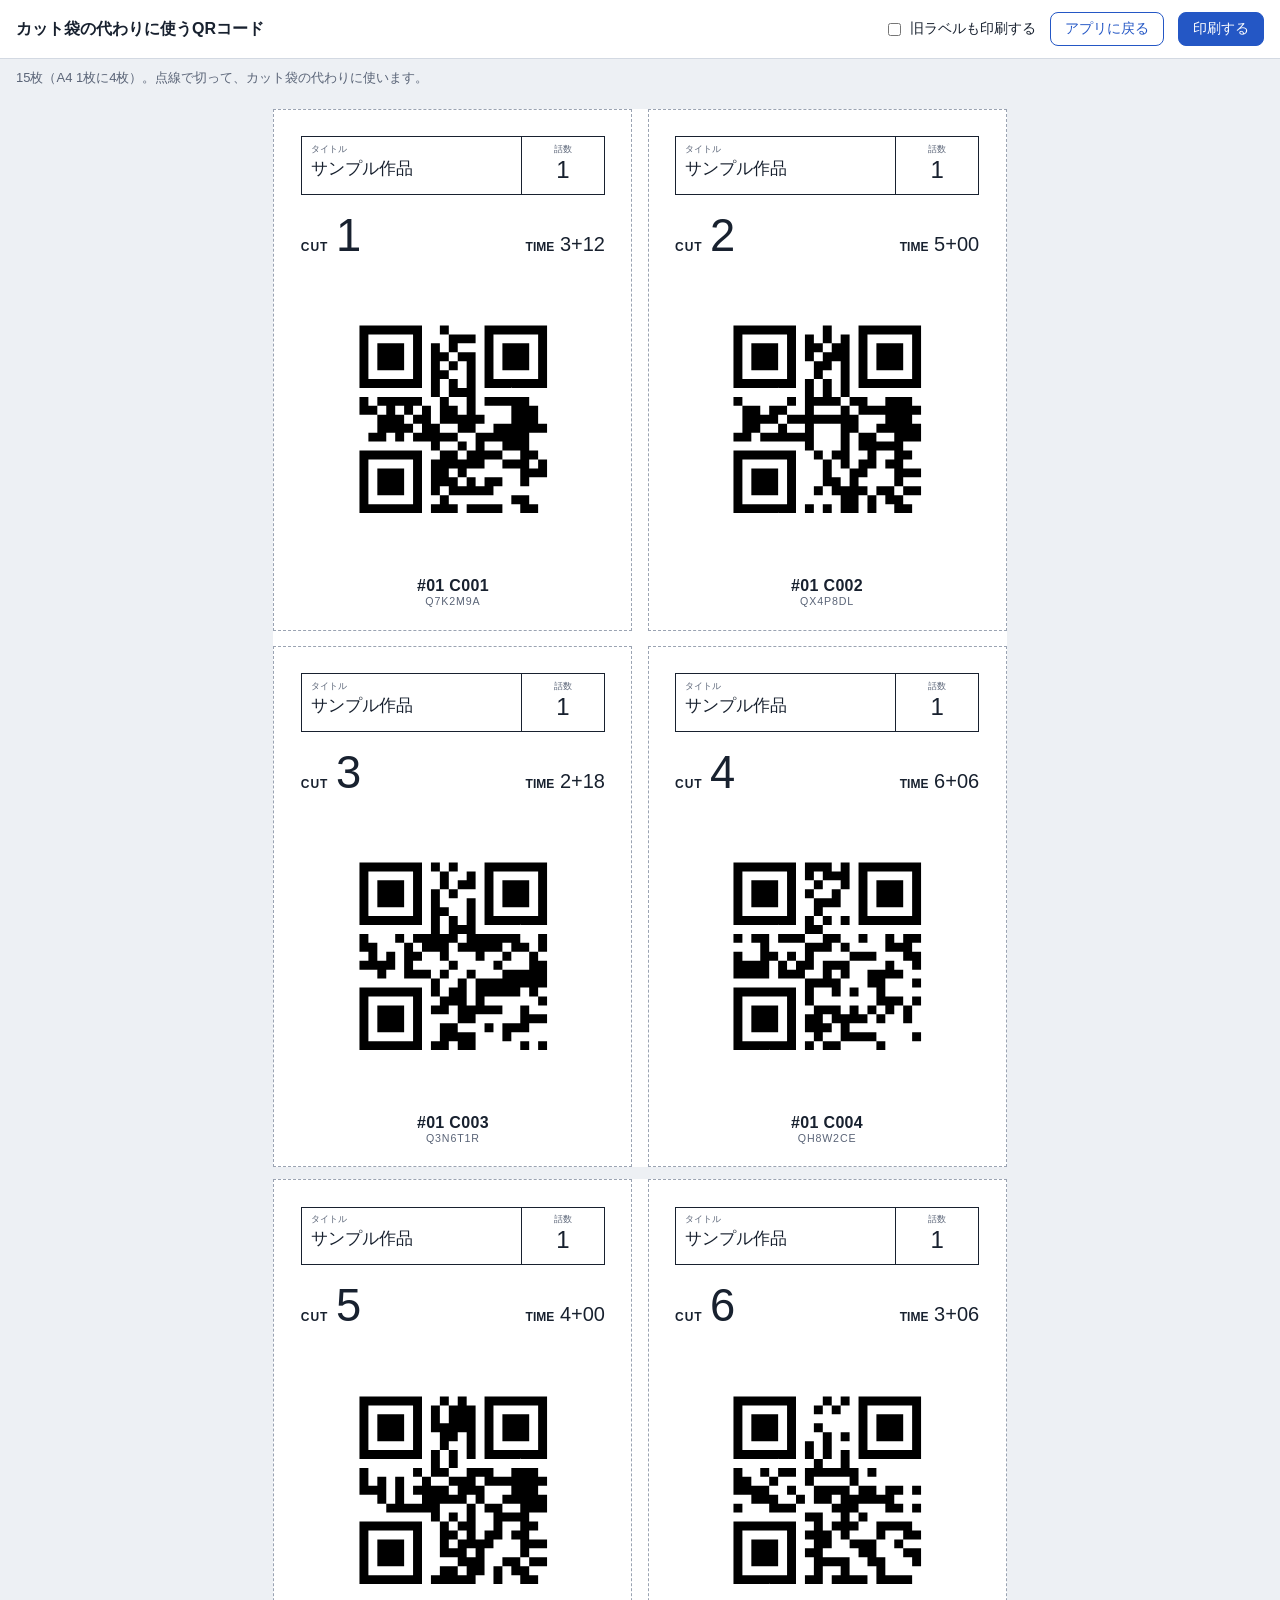
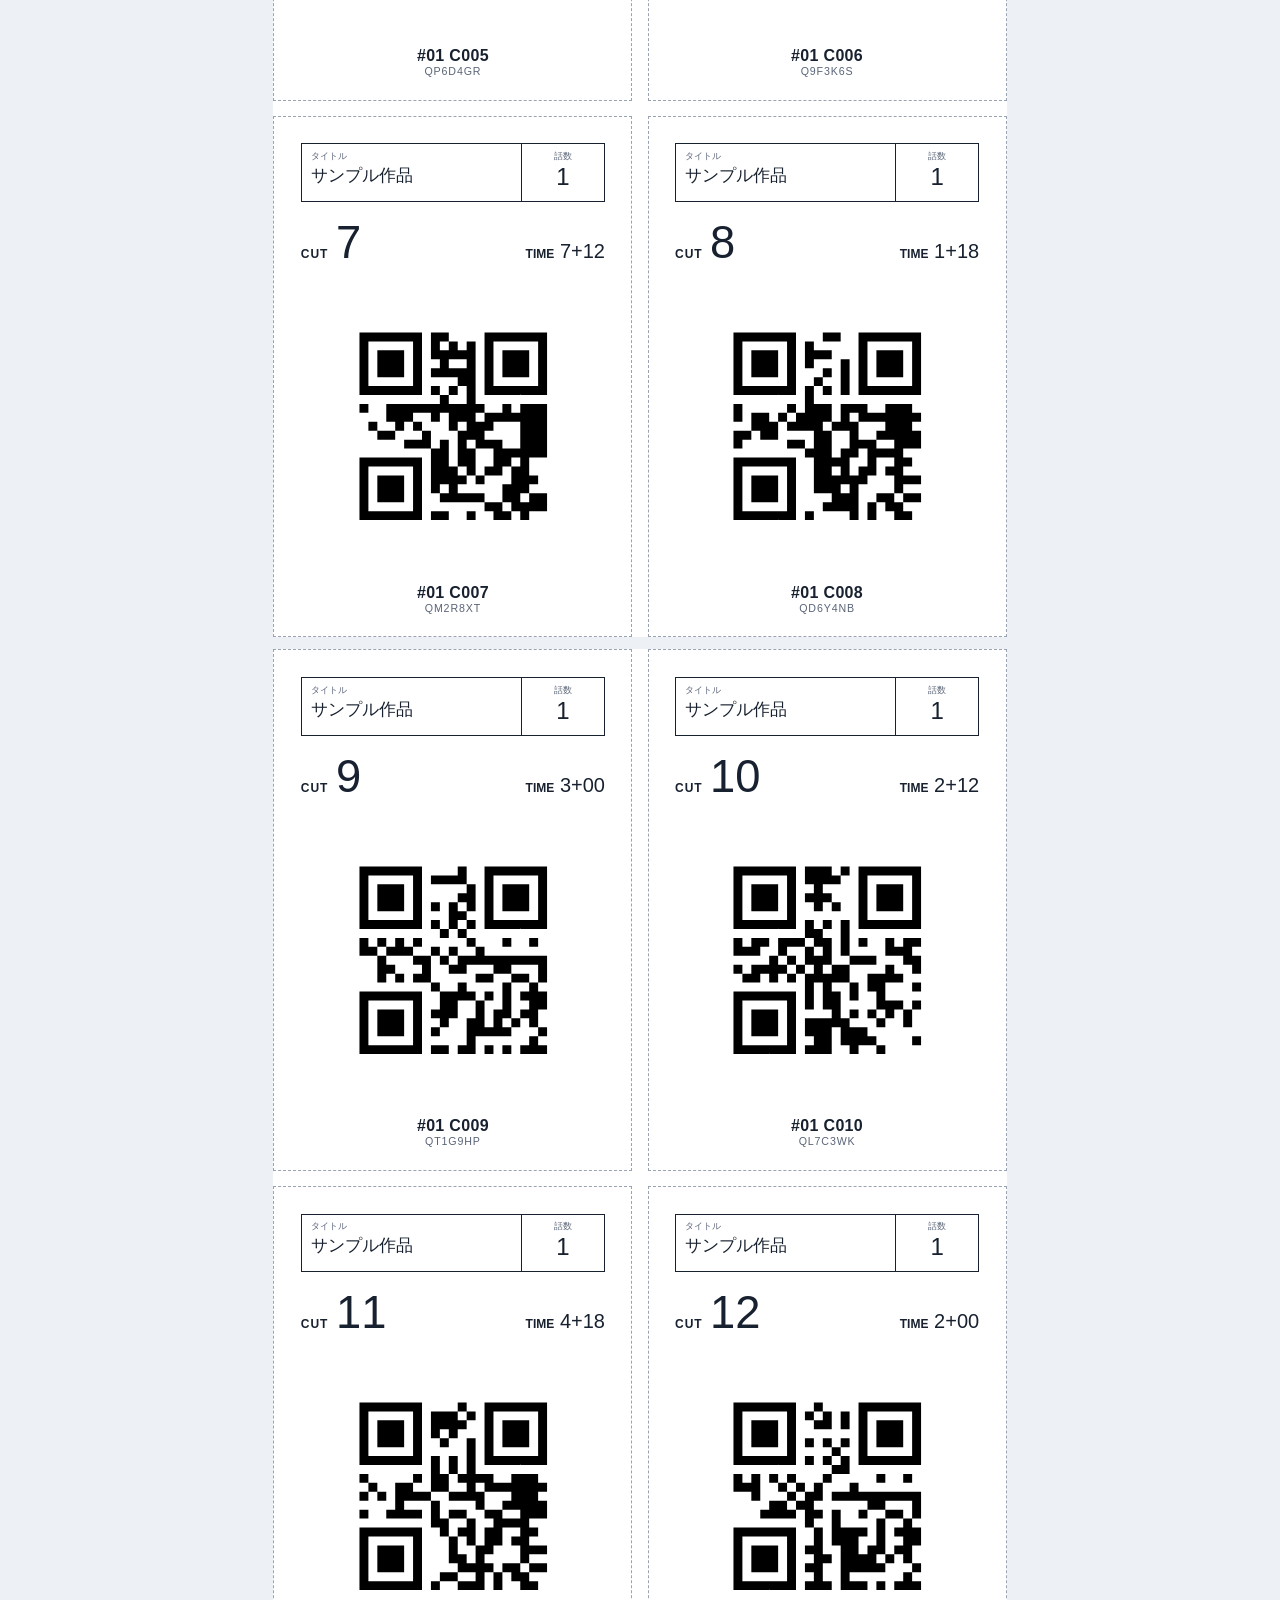
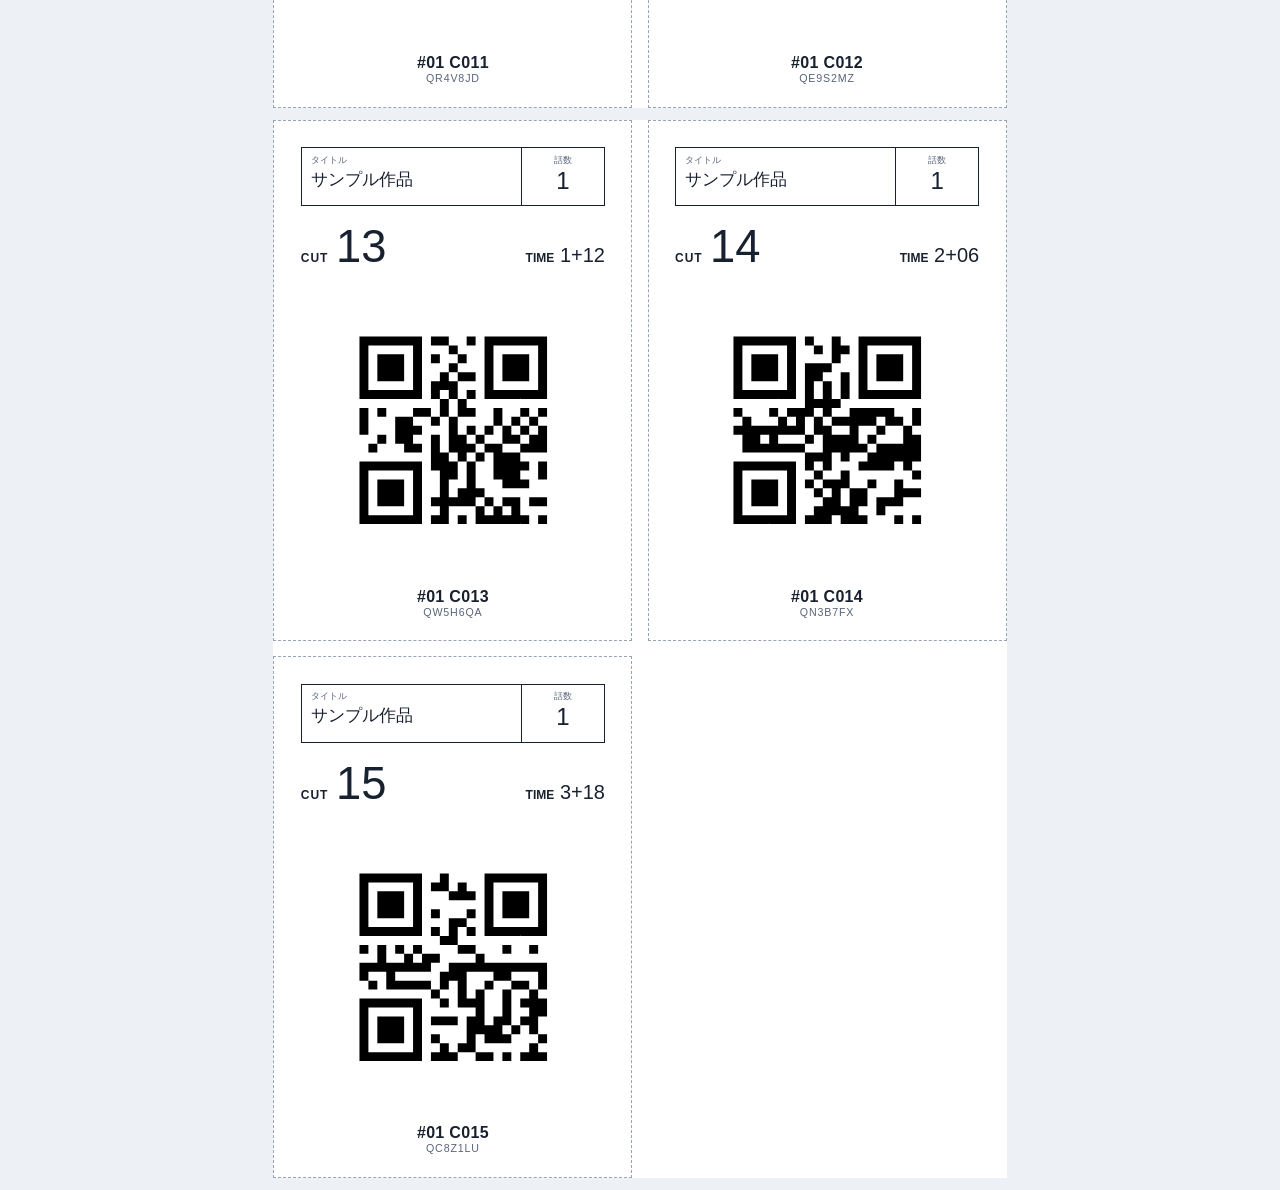
==== print.html @ 022cf1b0 "デモ用Webアプリを公開" ====
<!doctype html>
<html lang="ja">
<head>
<meta charset="utf-8">
<meta name="viewport" content="width=device-width,initial-scale=1">
<title>カット袋QR 印刷用</title>
<style>
  @page { size: A4 portrait; margin: 8mm; }
  :root { --ink:#18212F; --muted:#5A6477; --line:#9AA3B2; }
  * { box-sizing: border-box; }
  body { margin: 0; font-family: "Hiragino Sans","Noto Sans JP","Yu Gothic UI",sans-serif; color: var(--ink); background: #EDF0F4; }
  .bar { position: sticky; top: 0; display: flex; flex-wrap: wrap; gap: 8px 14px; align-items: center; padding: 12px 16px; background: #fff; border-bottom: 1px solid #D3D9E2; font-size: 14px; }
  .bar h1 { font-size: 16px; margin: 0 auto 0 0; }
  .bar button, .bar a { font: inherit; border: 1px solid #2457C5; background: #2457C5; color: #fff; border-radius: 8px; padding: 7px 14px; text-decoration: none; }
  .bar a { background: #fff; color: #2457C5; }
  .bar label { display: flex; gap: 6px; align-items: center; }
  .note { margin: 0; padding: 10px 16px; font-size: 13px; color: var(--muted); }
  .sheet { width: 194mm; margin: 12px auto; background: #fff; display: grid; grid-template-columns: 1fr 1fr; grid-auto-rows: 138mm; gap: 4mm; padding: 0; page-break-after: always; break-after: page; }
  .card { border: 1.2px dashed var(--line); padding: 7mm 7mm 6mm; display: grid; grid-template-rows: auto auto 1fr auto; gap: 4mm; position: relative; }
  .title { display: grid; grid-template-columns: 1fr 22mm; border: 1px solid var(--ink); }
  .title > div { padding: 1.5mm 2.5mm; min-height: 15mm; }
  .title > div + div { border-left: 1px solid var(--ink); text-align: center; }
  .lbl { font-size: 7pt; color: var(--muted); display: block; }
  .title b { font-size: 13pt; font-weight: 500; }
  .title .ep b { font-size: 18pt; }
  .meta { display: flex; justify-content: space-between; align-items: baseline; }
  .cut { font-size: 9pt; font-weight: 900; letter-spacing: .08em; }
  .cut b { font-size: 34pt; font-weight: 500; margin-left: 2mm; letter-spacing: 0; }
  .time { font-size: 9pt; font-weight: 900; }
  .time b { font-size: 15pt; font-weight: 500; margin-left: 1.5mm; }
  .qr { display: grid; place-items: center; }
  .qr svg { width: 52mm; height: 52mm; }
  .id { text-align: center; font-size: 12pt; font-weight: 700; letter-spacing: .02em; }
  .id small { display: block; font-size: 8pt; font-weight: 400; color: var(--muted); letter-spacing: .08em; }
  .old { position: absolute; bottom: 4mm; right: 4mm; background: #C2410C; color: #fff; font-size: 9pt; font-weight: 700; padding: 1mm 3mm; border-radius: 2mm; }
  @media print { body { background: #fff; } .bar, .note { display: none; } .sheet { margin: 0 auto; } }
</style>
</head>
<body>
<div class="bar">
  <h1>カット袋の代わりに使うQRコード</h1>
  <label><input type="checkbox" id="withOld"> 旧ラベルも印刷する</label>
  <a href="./">アプリに戻る</a>
  <button type="button" onclick="window.print()">印刷する</button>
</div>
<p class="note" id="note">読み込んでいます…</p>
<div id="pages"></div>
<script src="vendor/qrcode.js"></script>
<script src="js/core.js"></script>
<script>
const get = k => { try{ return JSON.parse(localStorage.getItem(k)); }catch(e){ return null; } };
function qrSvg(text){ const q = qrcode(0,'M'); q.addData(text); q.make(); return q.createSvgTag({cellSize:4, margin:2, scalable:true}); }
let data = null;
function render(){
  const withOld = document.getElementById('withOld').checked;
  const cutBy = id => data.cuts.find(c=>c.id===id);
  const list = data.qrs.filter(q=>q.status==='active' || (withOld && q.status==='revoked'))
    .map(q=>({q, c:cutBy(q.cut)})).filter(x=>x.c)
    .sort((a,b)=>a.c.no.localeCompare(b.c.no) || (a.q.status==='active'?-1:1));
  const cards = list.map(({q,c})=>`<div class="card">
      ${q.status==='revoked' ? '<span class="old">旧ラベル</span>' : ''}
      <div class="title"><div><span class="lbl">タイトル</span><b>サンプル作品</b></div><div class="ep"><span class="lbl">話数</span><b>${esc(String(c.ep).replace('#','').replace(/^0+/,''))}</b></div></div>
      <div class="meta"><span class="cut">CUT<b>${esc(String(Number(c.no.slice(1))))}</b></span><span class="time">TIME<b>${esc(c.sec)}</b></span></div>
      <div class="qr">${qrSvg('CUTBAG:'+q.token)}</div>
      <div class="id">${esc(c.ep)} ${esc(c.no)}<small>${esc(q.token)}</small></div>
    </div>`);
  let html = '';
  for(let i=0; i<cards.length; i+=4) html += `<div class="sheet">${cards.slice(i,i+4).join('')}</div>`;
  document.getElementById('pages').innerHTML = html;
  document.getElementById('note').textContent = `${list.length}枚（A4 1枚に4枚）。点線で切って、カット袋の代わりに使います。`;
}
async function boot(){
  const cfg = get('cutbagqr.cfg') || {};
  if(cfg.endpoint){
    try{
      const r = await fetch(cfg.endpoint, {method:'POST', headers:{'Content-Type':'text/plain;charset=utf-8'}, body:JSON.stringify({action:'load', key:cfg.key||''})});
      const j = await r.json(); if(j.ok && j.data.cuts.length) data = j.data;
    }catch(e){}
  }
  data = data || get('cutbagqr.data');
  // データがないときは、アプリの初期データ（QRのIDは固定）で印刷する
  if(!data || !data.cuts){ seed(); data = {cuts:S.cuts, qrs:S.qrs}; }
  render();
}
if(/[?&]old=1/.test(location.search)) document.getElementById('withOld').checked = true;
document.getElementById('withOld').addEventListener('change', render);
boot();
</script>
</body>
</html>
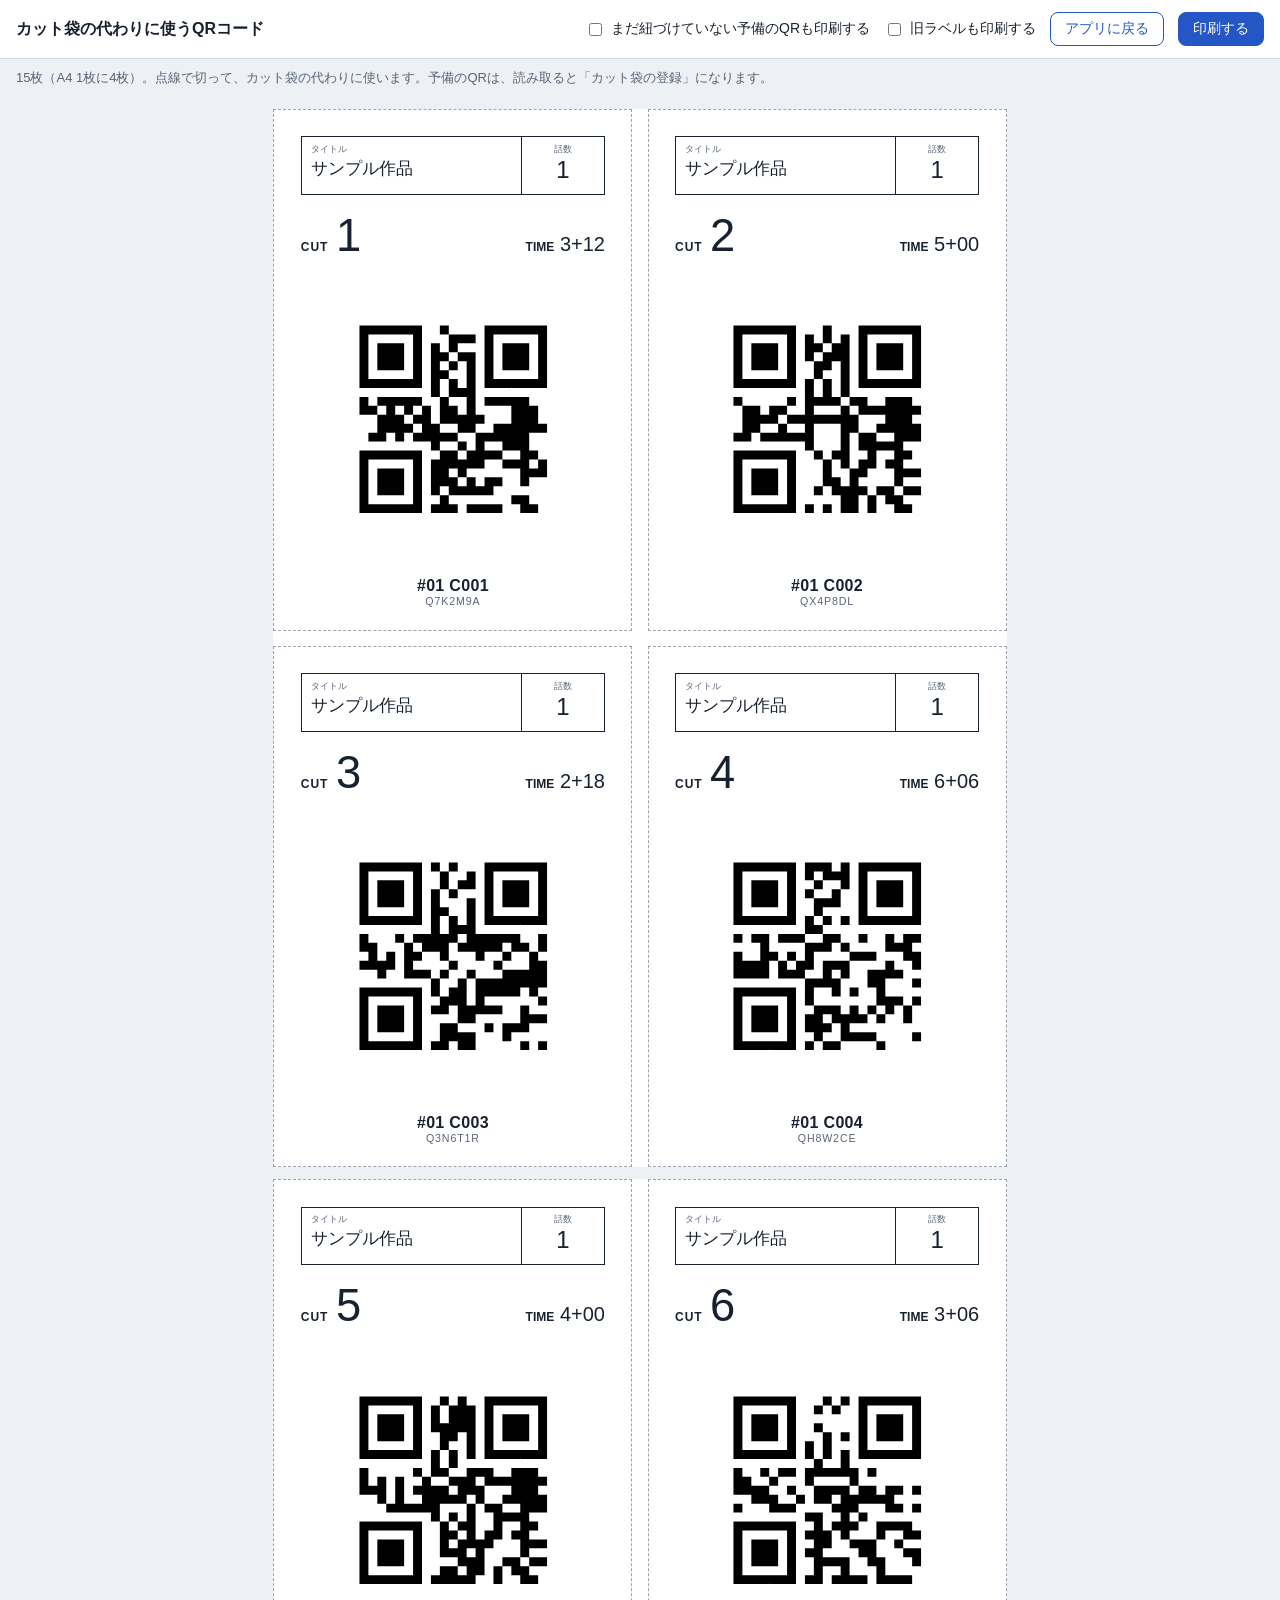
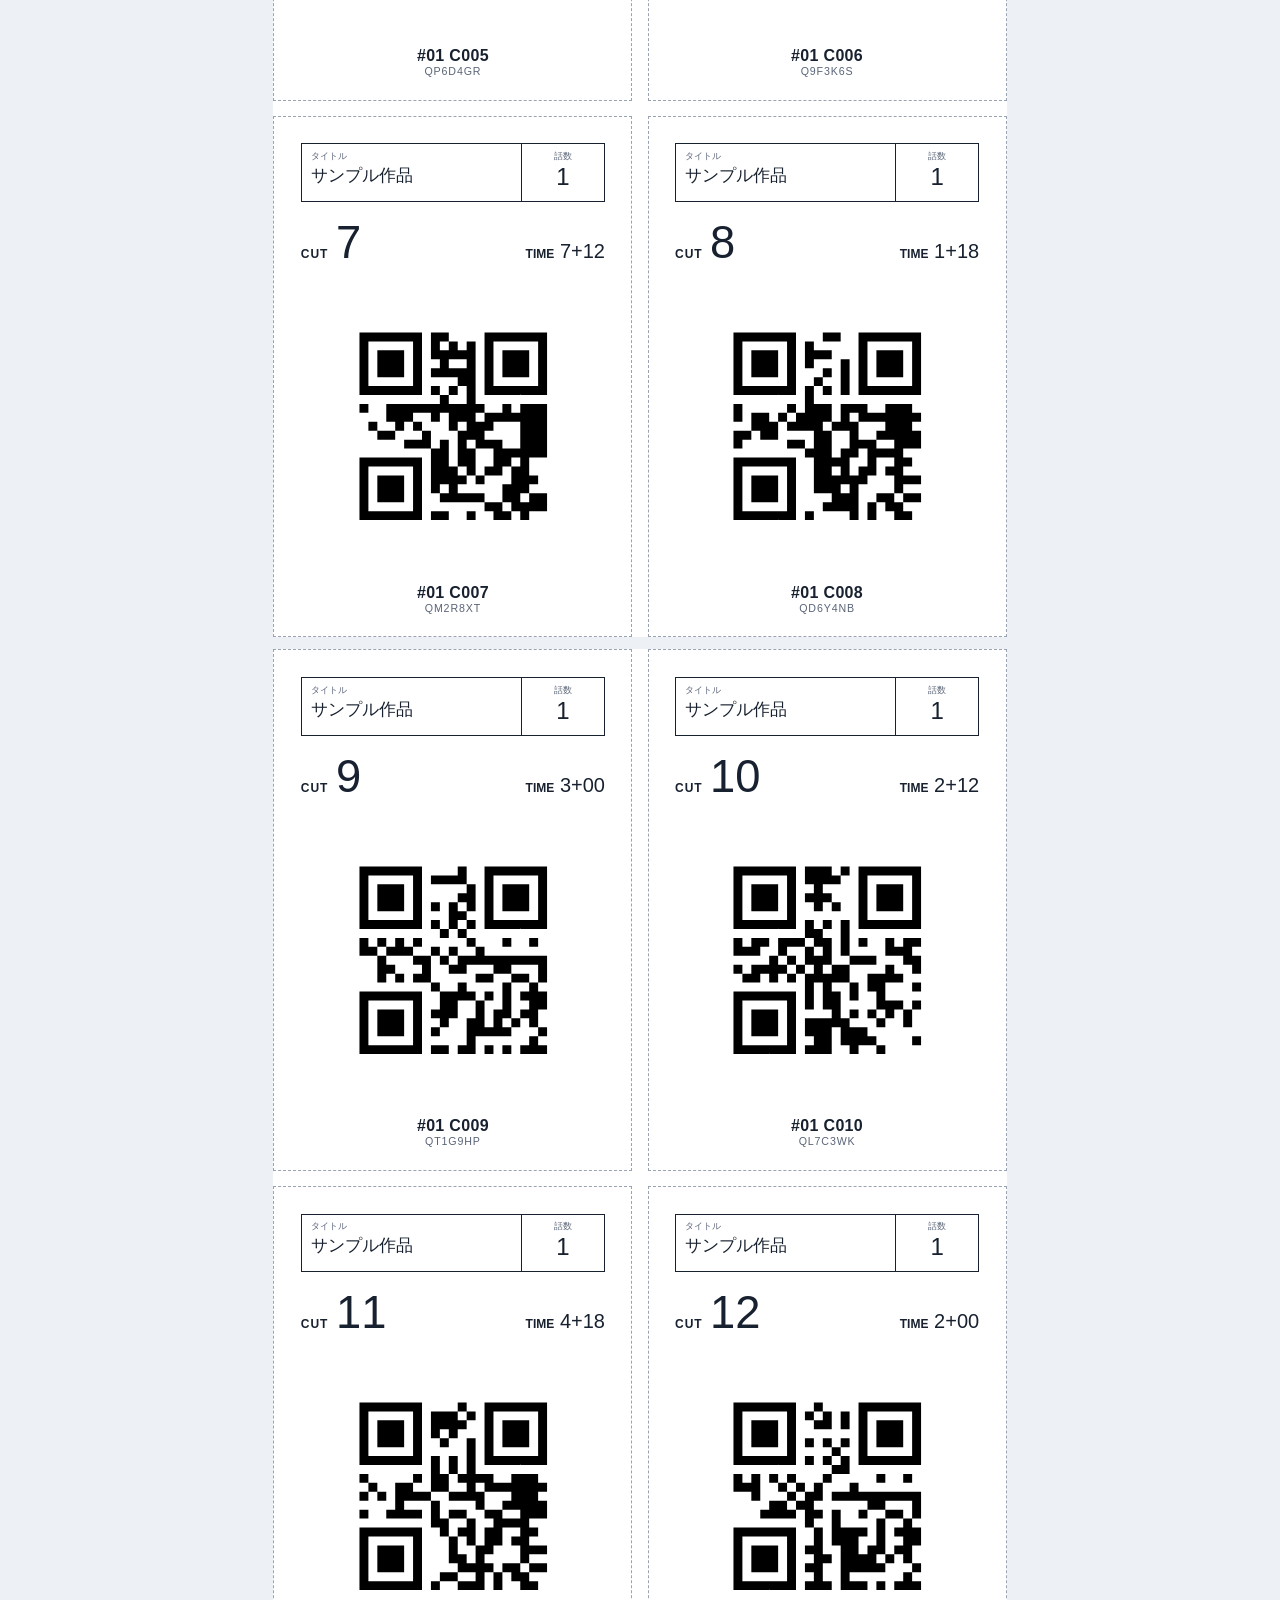
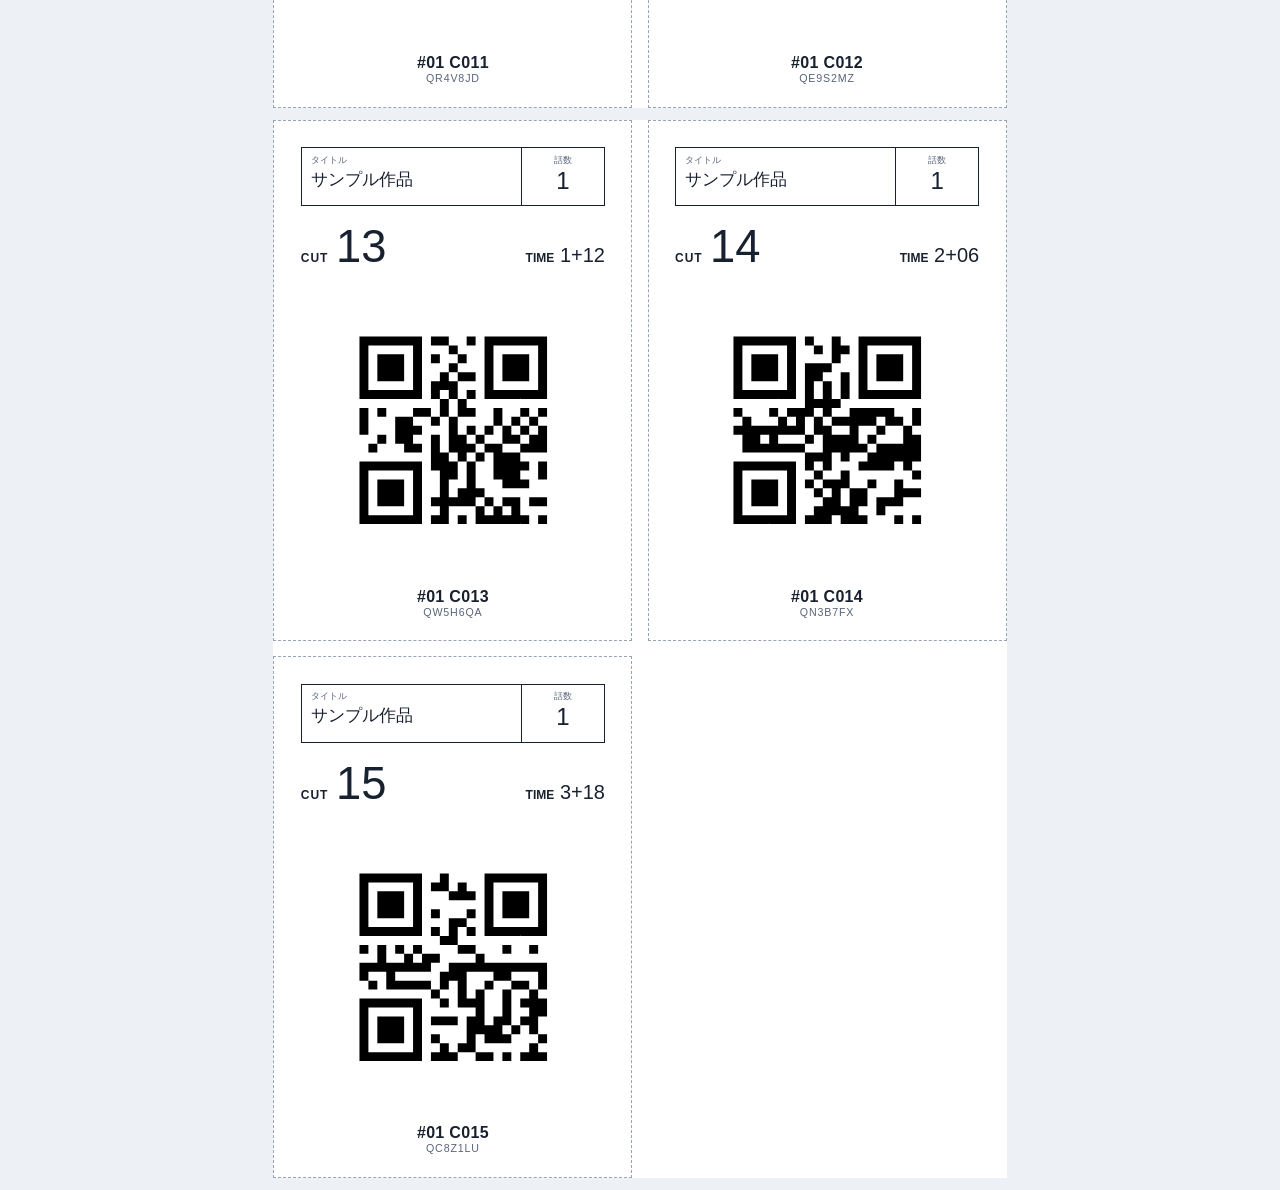
==== commit 184cd1c1: "担当PJの複数登録とカット袋の登録を追加" ====
--- a/print.html
+++ b/print.html
@@ -32,6 +32,8 @@
   .qr svg { width: 52mm; height: 52mm; }
   .id { text-align: center; font-size: 12pt; font-weight: 700; letter-spacing: .02em; }
   .id small { display: block; font-size: 8pt; font-weight: 400; color: var(--muted); letter-spacing: .08em; }
+  .card.spare .title b, .card.spare .meta b { color: transparent; }
+  .spare-tag { position: absolute; bottom: 4mm; right: 4mm; border: 1px solid var(--muted); color: var(--muted); font-size: 8pt; padding: 0.5mm 2.5mm; border-radius: 2mm; }
   .old { position: absolute; bottom: 4mm; right: 4mm; background: #C2410C; color: #fff; font-size: 9pt; font-weight: 700; padding: 1mm 3mm; border-radius: 2mm; }
   @media print { body { background: #fff; } .bar, .note { display: none; } .sheet { margin: 0 auto; } }
 </style>
@@ -39,6 +41,7 @@
 <body>
 <div class="bar">
   <h1>カット袋の代わりに使うQRコード</h1>
+  <label><input type="checkbox" id="withSpare"> まだ紐づけていない予備のQRも印刷する</label>
   <label><input type="checkbox" id="withOld"> 旧ラベルも印刷する</label>
   <a href="./">アプリに戻る</a>
   <button type="button" onclick="window.print()">印刷する</button>
@@ -50,9 +53,20 @@
 <script>
 const get = k => { try{ return JSON.parse(localStorage.getItem(k)); }catch(e){ return null; } };
 function qrSvg(text){ const q = qrcode(0,'M'); q.addData(text); q.make(); return q.createSvgTag({cellSize:4, margin:2, scalable:true}); }
-let data = null;
+let data = null, pjName = '';
+// まだどのカットにも紐づいていない予備のQR（読み取ると「カット袋の登録」になる）。どのPJでも使える
+const SPARE_QR = ['QS4K8TA','QS7M2PD','QS9R3XE','QS2V6NH','QS5W8JL','QS3B9QM','QS6C1ZR','QS8F4YU'];
+function spareCard(token){
+  return `<div class="card spare">
+      <span class="spare-tag">予備（未登録）</span>
+      <div class="title"><div><span class="lbl">タイトル</span><b>-</b></div><div class="ep"><span class="lbl">話数</span><b>-</b></div></div>
+      <div class="meta"><span class="cut">CUT<b>-</b></span><span class="time">TIME<b>-</b></span></div>
+      <div class="qr">${qrSvg('CUTBAG:'+token)}</div>
+      <div class="id">&nbsp;<small>${esc(token)}</small></div>
+    </div>`;
+}
 function render(){
-  const withOld = document.getElementById('withOld').checked;
+  const withOld = document.getElementById('withOld').checked, withSpare = document.getElementById('withSpare').checked;
   const cutBy = id => data.cuts.find(c=>c.id===id);
   const list = data.qrs.filter(q=>q.status==='active' || (withOld && q.status==='revoked'))
     .map(q=>({q, c:cutBy(q.cut)})).filter(x=>x.c)
@@ -64,26 +78,34 @@
       <div class="qr">${qrSvg('CUTBAG:'+q.token)}</div>
       <div class="id">${esc(c.ep)} ${esc(c.no)}<small>${esc(q.token)}</small></div>
     </div>`);
+  const used = new Set(data.qrs.map(q=>q.token));
+  const spares = withSpare ? SPARE_QR.filter(t=>!used.has(t)) : [];
+  spares.forEach(t=>cards.push(spareCard(t)));
   let html = '';
   for(let i=0; i<cards.length; i+=4) html += `<div class="sheet">${cards.slice(i,i+4).join('')}</div>`;
   document.getElementById('pages').innerHTML = html;
-  document.getElementById('note').textContent = `${list.length}枚（A4 1枚に4枚）。点線で切って、カット袋の代わりに使います。`;
+  document.getElementById('note').textContent = `${pjName ? pjName+'：' : ''}${list.length + spares.length}枚（A4 1枚に4枚）。点線で切って、カット袋の代わりに使います。予備のQRは、読み取ると「カット袋の登録」になります。`;
 }
 async function boot(){
+  // アプリで今使っているPJのQRを印刷する
   const cfg = get('cutbagqr.cfg') || {};
-  if(cfg.endpoint){
+  const pj = (cfg.projects || []).find(p=>p.id===cfg.current) || null;
+  if(pj){ pjName = pj.name; }
+  if(pj && pj.endpoint){
     try{
-      const r = await fetch(cfg.endpoint, {method:'POST', headers:{'Content-Type':'text/plain;charset=utf-8'}, body:JSON.stringify({action:'load', key:cfg.key||''})});
+      const r = await fetch(pj.endpoint, {method:'POST', headers:{'Content-Type':'text/plain;charset=utf-8'}, body:JSON.stringify({action:'load', key:pj.key||''})});
       const j = await r.json(); if(j.ok && j.data.cuts.length) data = j.data;
     }catch(e){}
   }
-  data = data || get('cutbagqr.data');
+  data = data || (pj && get('cutbagqr.data.'+pj.id));
   // データがないときは、アプリの初期データ（QRのIDは固定）で印刷する
   if(!data || !data.cuts){ seed(); data = {cuts:S.cuts, qrs:S.qrs}; }
   render();
 }
 if(/[?&]old=1/.test(location.search)) document.getElementById('withOld').checked = true;
+if(/[?&]spare=1/.test(location.search)) document.getElementById('withSpare').checked = true;
 document.getElementById('withOld').addEventListener('change', render);
+document.getElementById('withSpare').addEventListener('change', render);
 boot();
 </script>
 </body>
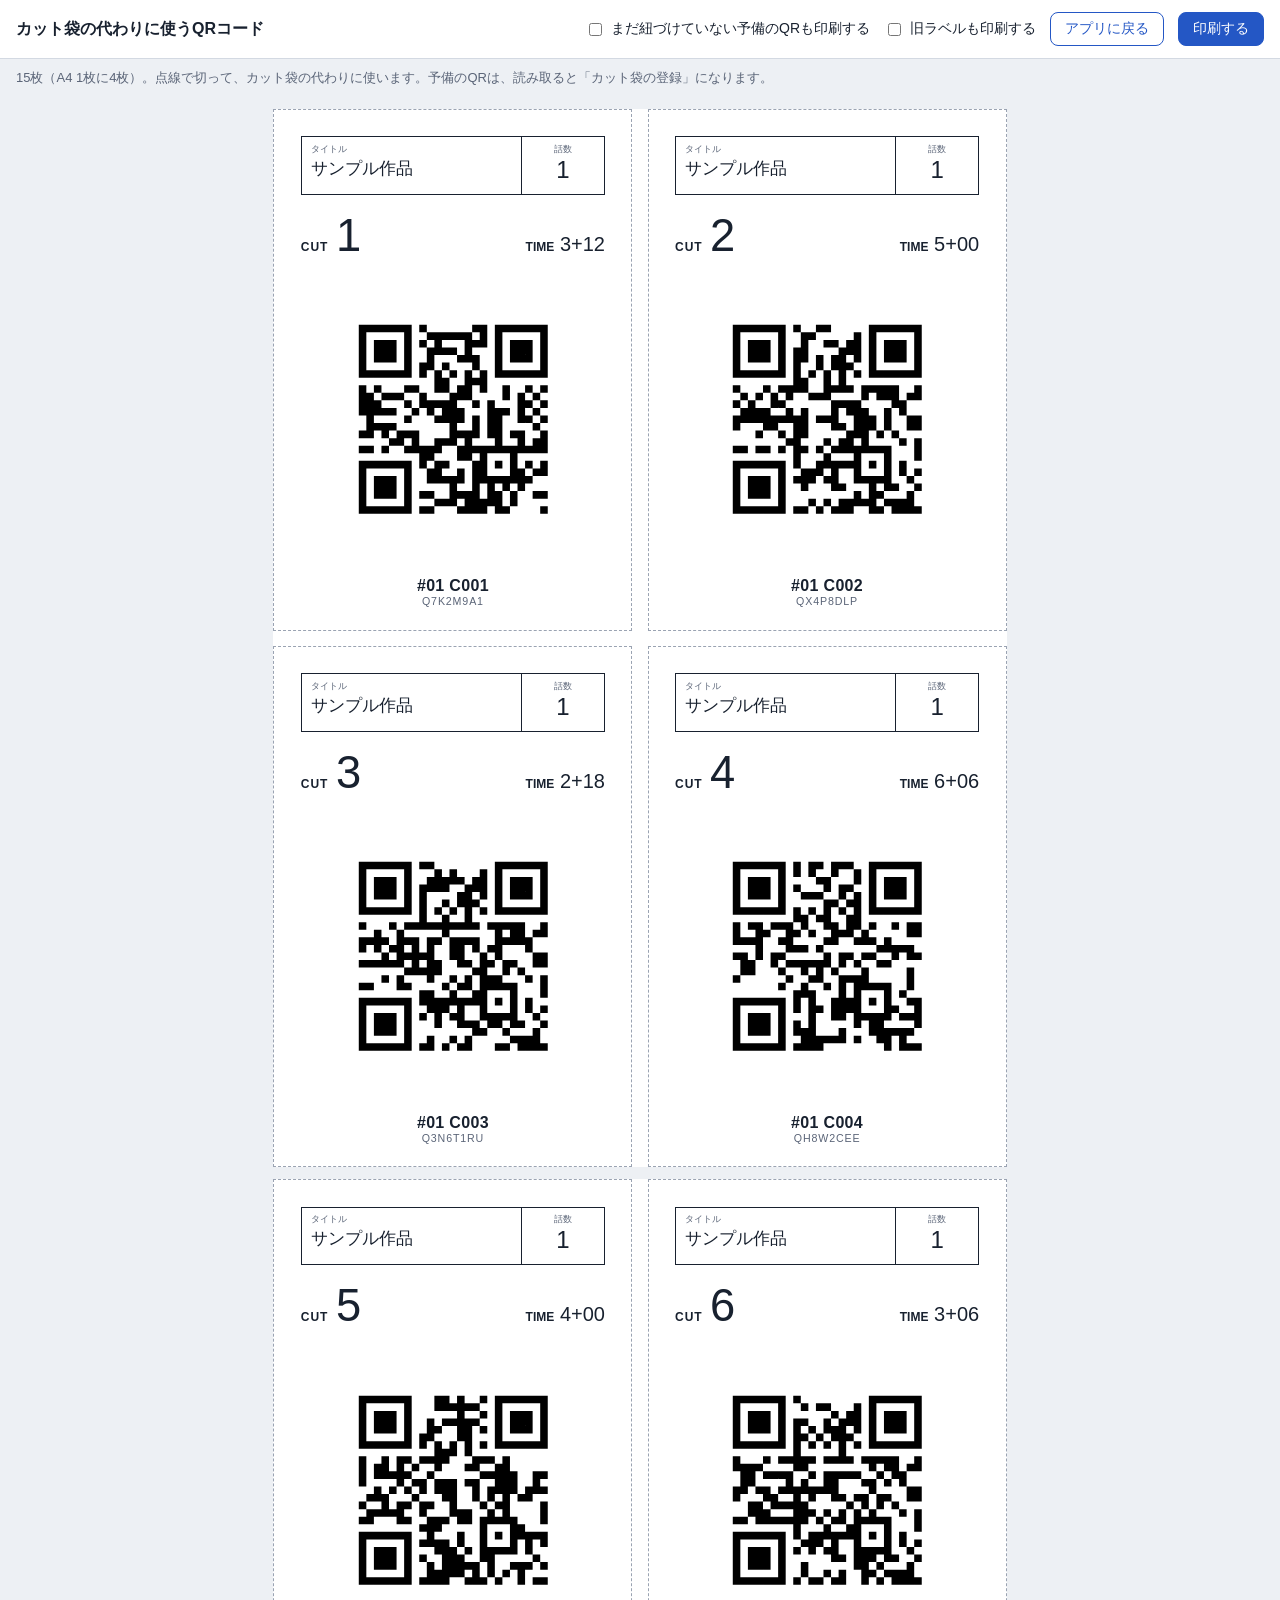
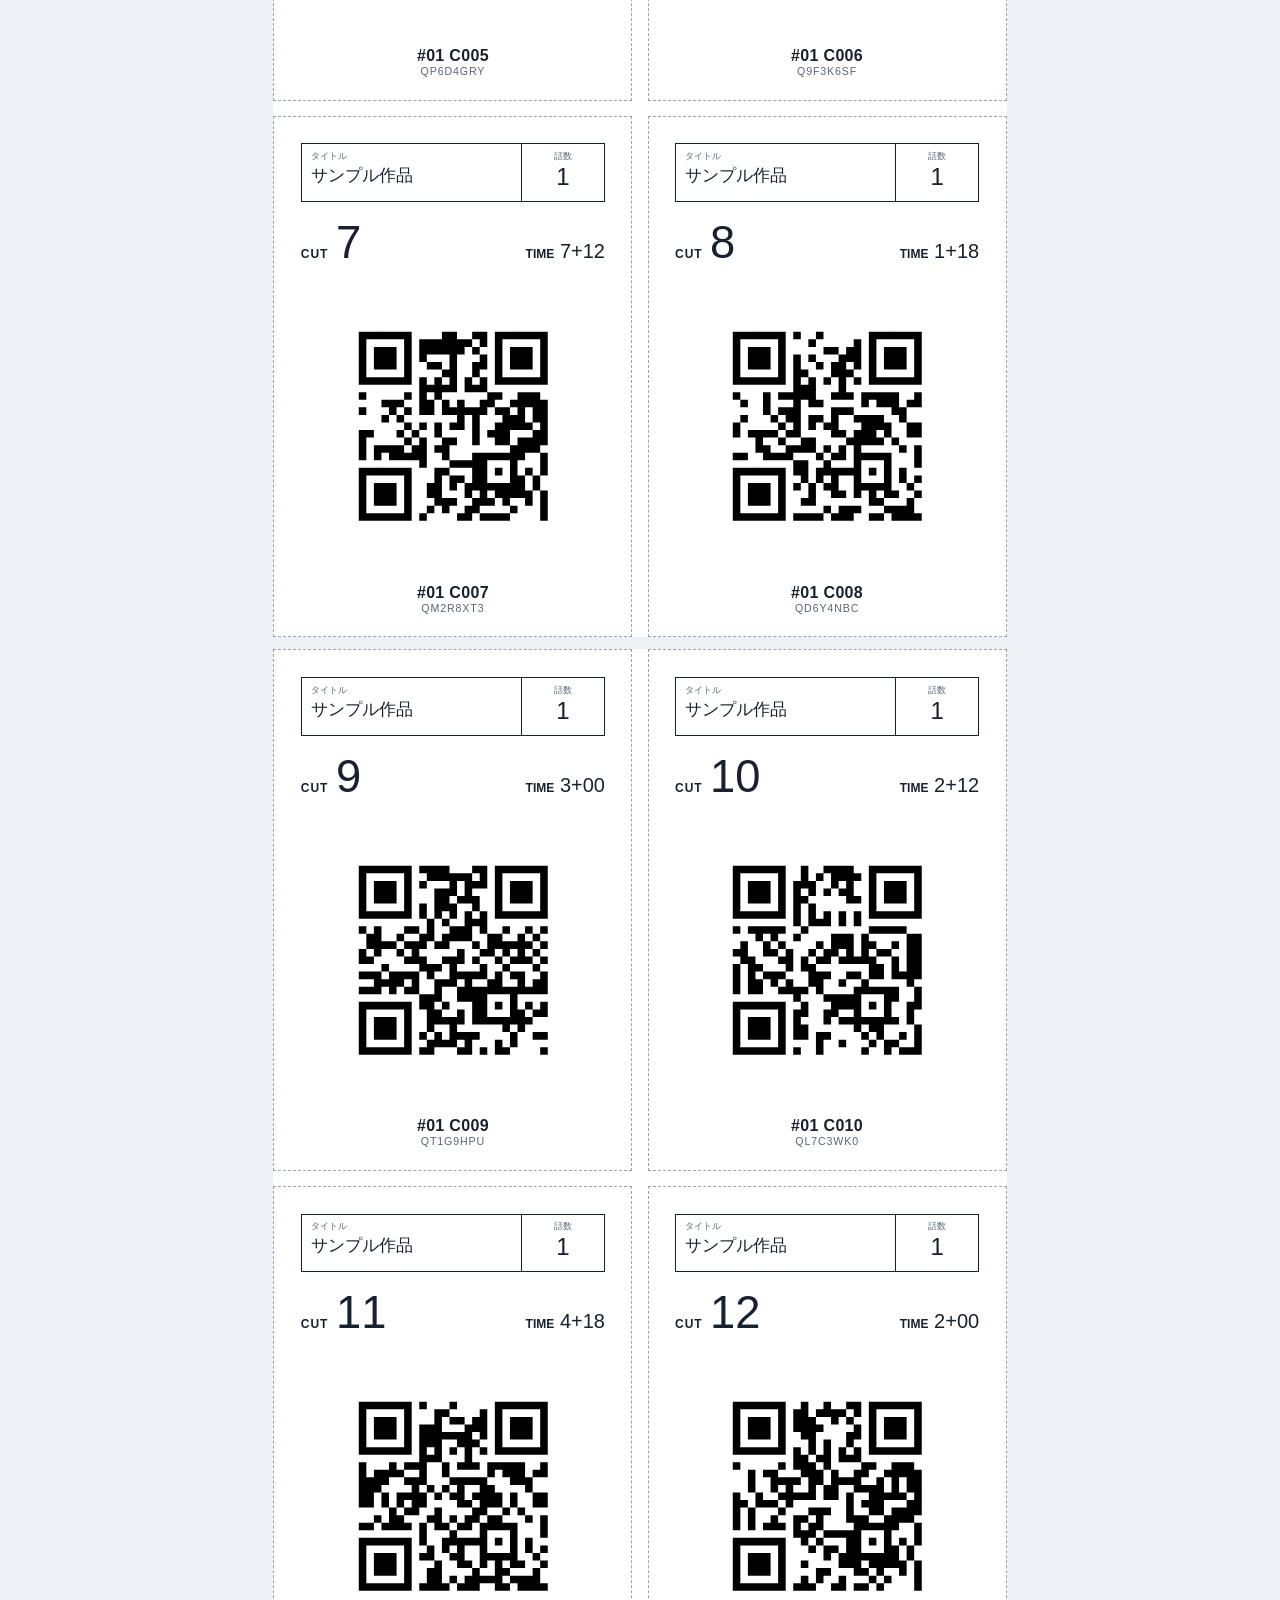
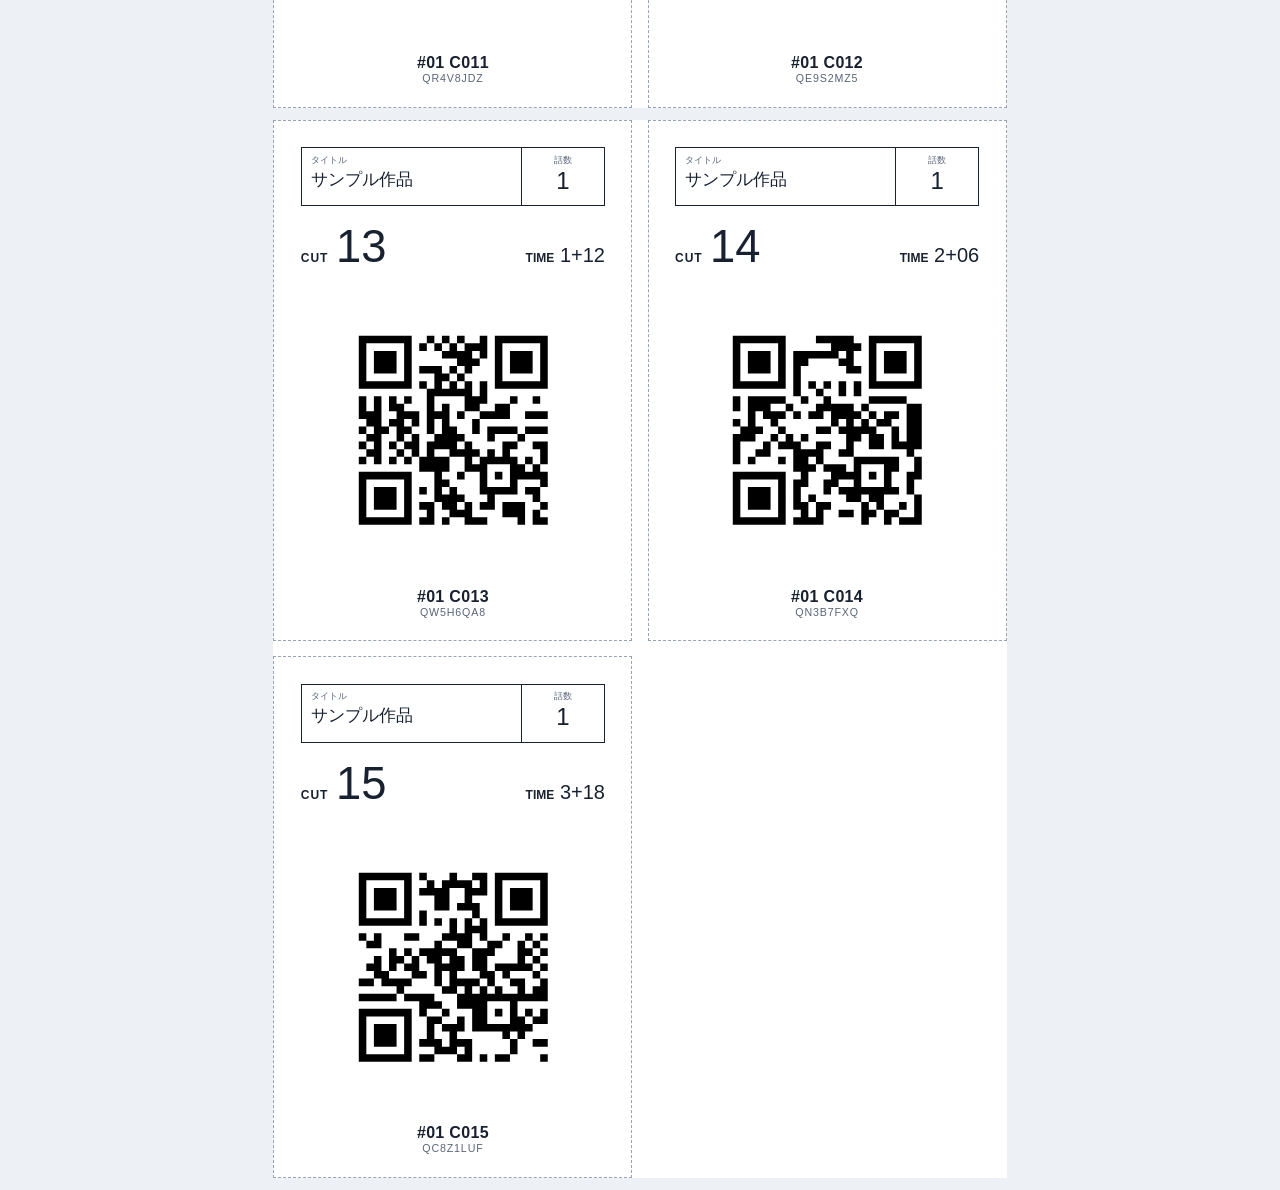
==== commit 9fb91fd6: "同じカット袋の重複読み取りとほかのQRコードの読み取りを止める" ====
--- a/print.html
+++ b/print.html
@@ -54,14 +54,12 @@
 const get = k => { try{ return JSON.parse(localStorage.getItem(k)); }catch(e){ return null; } };
 function qrSvg(text){ const q = qrcode(0,'M'); q.addData(text); q.make(); return q.createSvgTag({cellSize:4, margin:2, scalable:true}); }
 let data = null, pjName = '';
-// まだどのカットにも紐づいていない予備のQR（読み取ると「カット袋の登録」になる）。どのPJでも使える
-const SPARE_QR = ['QS4K8TA','QS7M2PD','QS9R3XE','QS2V6NH','QS5W8JL','QS3B9QM','QS6C1ZR','QS8F4YU'];
 function spareCard(token){
   return `<div class="card spare">
       <span class="spare-tag">予備（未登録）</span>
       <div class="title"><div><span class="lbl">タイトル</span><b>-</b></div><div class="ep"><span class="lbl">話数</span><b>-</b></div></div>
       <div class="meta"><span class="cut">CUT<b>-</b></span><span class="time">TIME<b>-</b></span></div>
-      <div class="qr">${qrSvg('CUTBAG:'+token)}</div>
+      <div class="qr">${qrSvg(qrText(token))}</div>
       <div class="id">&nbsp;<small>${esc(token)}</small></div>
     </div>`;
 }
@@ -75,7 +73,7 @@
       ${q.status==='revoked' ? '<span class="old">旧ラベル</span>' : ''}
       <div class="title"><div><span class="lbl">タイトル</span><b>サンプル作品</b></div><div class="ep"><span class="lbl">話数</span><b>${esc(String(c.ep).replace('#','').replace(/^0+/,''))}</b></div></div>
       <div class="meta"><span class="cut">CUT<b>${esc(String(Number(c.no.slice(1))))}</b></span><span class="time">TIME<b>${esc(c.sec)}</b></span></div>
-      <div class="qr">${qrSvg('CUTBAG:'+q.token)}</div>
+      <div class="qr">${qrSvg(qrText(q.token))}</div>
       <div class="id">${esc(c.ep)} ${esc(c.no)}<small>${esc(q.token)}</small></div>
     </div>`);
   const used = new Set(data.qrs.map(q=>q.token));
@@ -88,8 +86,14 @@
 }
 async function boot(){
   // アプリで今使っているPJのQRを印刷する
+  // ?seed=1 のときは、スプレッドシートを読まずにデモの初期データで印刷する（kit の PDF を作るとき）
+  if(/[?&]seed=1/.test(location.search)){ seed(); data = {cuts:S.cuts, qrs:S.qrs}; render(); return; }
   const cfg = get('cutbagqr.cfg') || {};
-  const pj = (cfg.projects || []).find(p=>p.id===cfg.current) || null;
+  let projects = [];
+  try{ const r = await fetch('config.json', {cache:'no-store'}); if(r.ok) projects = ((await r.json()).projects || []).filter(p=>p && p.endpoint); }catch(e){}
+  const pjIdOf = ep => 'pj-' + Array.from(ep).reduce((h,c)=>((h*31 + c.charCodeAt(0))>>>0), 7).toString(36);
+  const list = projects.map(p=>({...p, id:pjIdOf(p.endpoint), name:(cfg.names||{})[pjIdOf(p.endpoint)] || p.name || ''}));
+  const pj = list.find(p=>p.id===cfg.current) || list[0] || null;
   if(pj){ pjName = pj.name; }
   if(pj && pj.endpoint){
     try{
